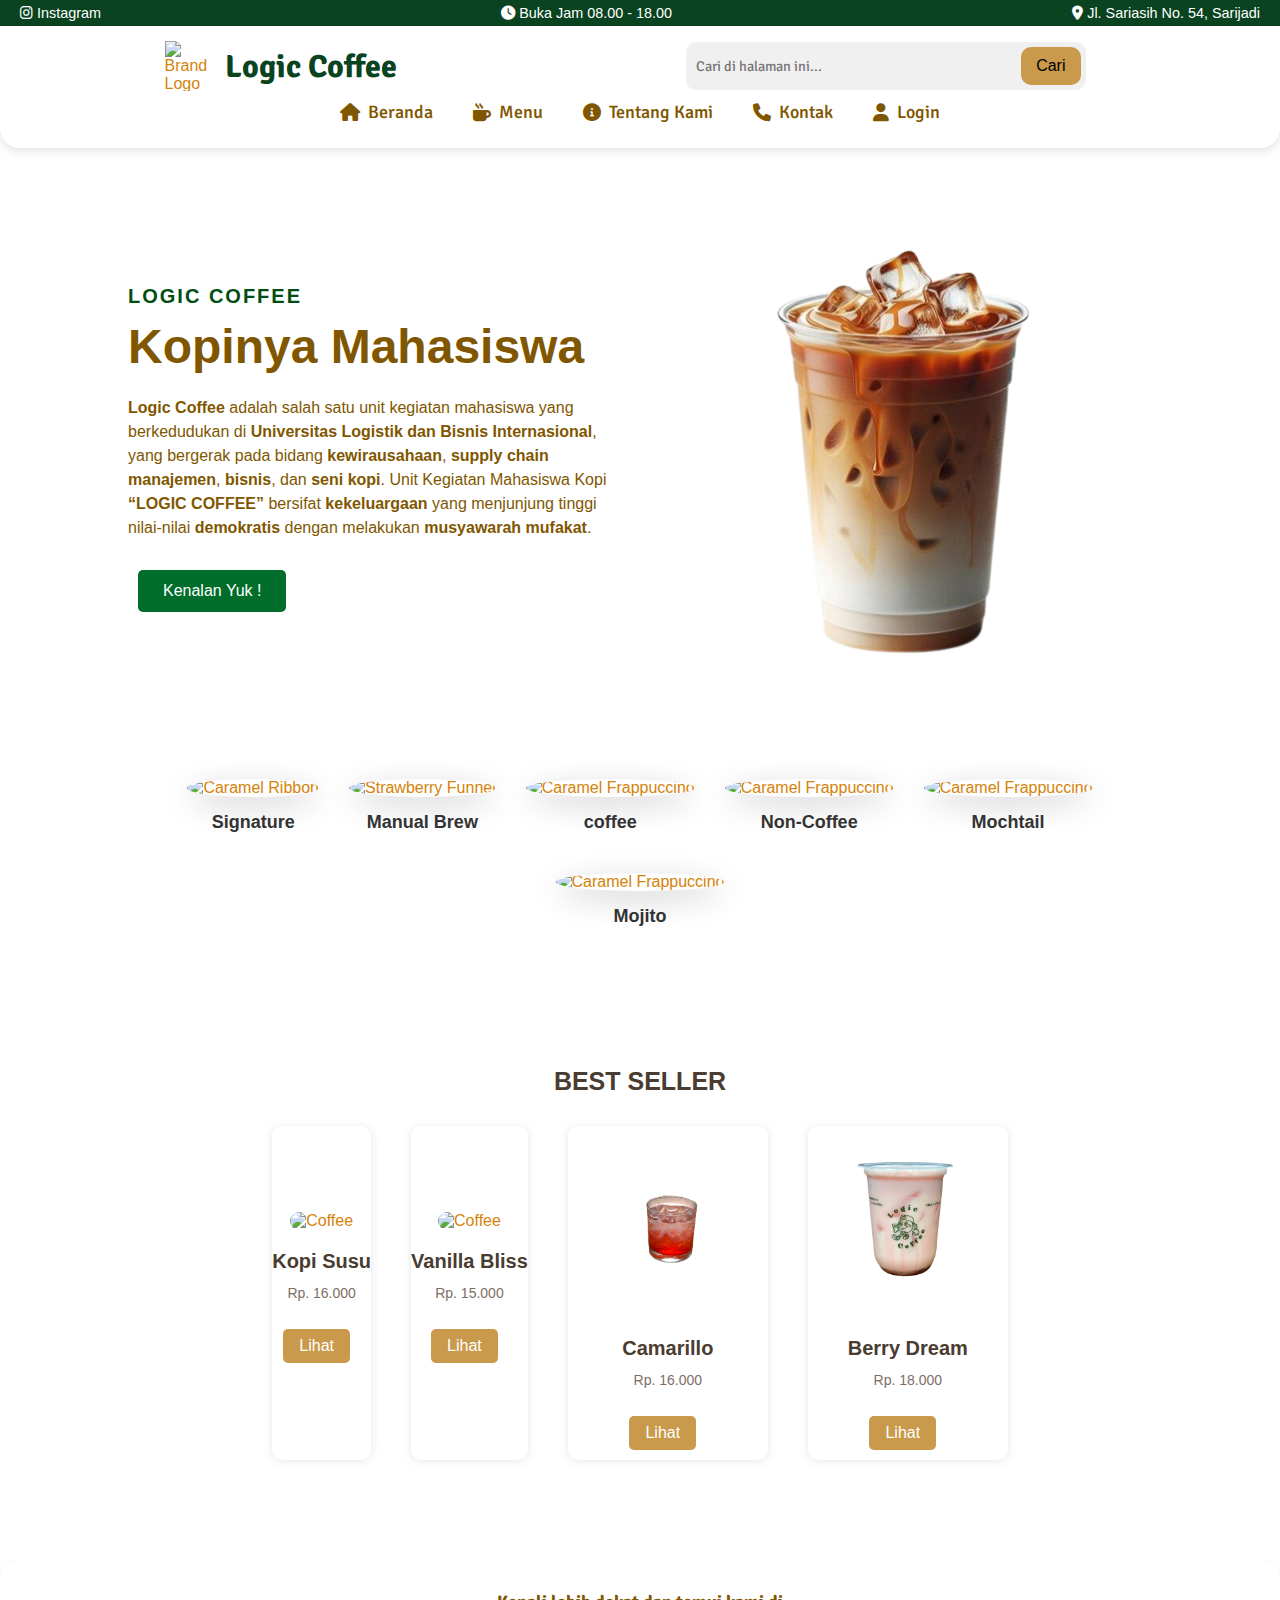
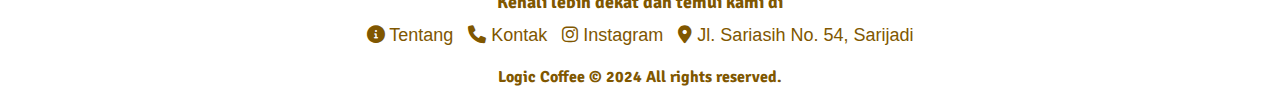
==== index.html @ 224888d3 "update" ====
<!DOCTYPE html>
<html lang="en">

<head>
  <meta charset="UTF-8">
  <meta name="viewport" content="width=device-width, initial-scale=1.0">
  <meta name="description"
    content="Logic Coffee adalah UKM di ULBI yang menyediakan coffee shop dengan beragam kopi premium dan produk terkait kopi.">
  <meta name="keywords" content="coffee shop ULBI, UKM ULBI, kopi premium, kedai kopi, aksesoris kopi, kopi mahasiswa">
  <meta name="author" content="Logic Coffee ULBI">

  <title>Logic Coffee - ULBI</title>
  <link rel="icon" href="bg/logo logic(1).png" type="image/x-icon" />
  <link rel="stylesheet" href="./css/styles.css">
  <link rel="stylesheet" href="./css/header.css">
  <link rel="stylesheet" href="./css/footer.css">
  <!-- Tambahkan AOS CSS -->
<link href="https://cdn.jsdelivr.net/npm/aos@2.3.4/dist/aos.css" rel="stylesheet">

<!-- Tambahkan AOS JS -->
<script src="https://cdn.jsdelivr.net/npm/aos@2.3.4/dist/aos.js"></script>


  <!-- google fonts-->
  <link rel="preconnect" href="https://fonts.googleapis.com" />
  <link rel="preconnect" href="https://fonts.gstatic.com" crossorigin />
  <link
    href="https://fonts.googleapis.com/css2?family=Lato:ital,wght@0,100;0,300;0,400;0,700;0,900;1,100;1,300;1,400;1,700;1,900&family=Nunito:ital,wght@0,200..1000;1,200..1000&family=Poppins:ital,wght@0,100;0,200;0,300;0,400;0,500;0,600;0,700;0,800;0,900;1,100;1,200;1,300;1,400;1,500;1,600;1,700;1,800;1,900&family=Signika:wght@300..700&display=swap"
    rel="stylesheet" />
  <link rel="stylesheet" href="https://cdnjs.cloudflare.com/ajax/libs/animate.css/4.1.1/animate.min.css" />


  <!-- fontawesome -->
  <link rel="stylesheet" href="https://cdnjs.cloudflare.com/ajax/libs/font-awesome/6.0.0-beta3/css/all.min.css" />

  <!-- Google tag (gtag.js) -->
  <script async src="https://www.googletagmanager.com/gtag/js?id=G-JPBPLBY1T1"></script>
  <script>
    window.dataLayer = window.dataLayer || [];
    function gtag() { dataLayer.push(arguments); }
    gtag('js', new Date());

    gtag('config', 'G-JPBPLBY1T1');
  </script>

  <!-- Google Search Console -->
  <meta name="google-site-verification" content="k8YaNO7rK4YG8jashU5g59XhHsmxPtxluUksro5sCEE" />

</head>

<body>
 <!-- Top Bar -->
 <div class="top-bar">
    <span class="instagram"
      ><a href="http://www.instagram.com/logic_coffeee"
        ><i class="fa-brands fa-instagram"></i> Instagram</a
      ></span
    >
    <span class="openhour"
      ><a><i class="fa-solid fa-clock"></i> Buka Jam 08.00 - 18.00</a></span
    >
    <span class="address"
      ><a href="https://g.co/kgs/3VB5ztr"
        ><i class="fa-solid fa-map-marker-alt"></i> Jl. Sariasih No. 54,
        Sarijadi</a
      ></span
    >
  </div>

  <!-- Top Bar Responsive Mode -->
  <div class="top-bar-responsive">
    <span class="address"
      ><a href="https://g.co/kgs/3VB5ztr"
        ><i class="fa-solid fa-map-marker-alt"></i> Jl. Sariasih No. 54</a
      ></span
    >
    <span class="openhour"
      ><a><i class="fa-solid fa-clock"></i> Buka Jam 08.00 - 18.00</a></span
    >
  </div>

  <!-- Main Header -->
  <header class="header">
    <div class="navbar">
      <div class="brand">
        <img
          src="./bg/logo logic(1).png"
          alt="Brand Logo"
          class="brand-logo"
        />
        <h1 class="brand-name" data-jscroot="fade-in">Logic Coffee</h1>
      </div>

      <div class="search-bar">
<input type="text" placeholder="Cari di halaman ini..." id="search-input" />
<button class="search-button" onclick="searchProducts()">Cari</button>
</div>

    
      <nav class="nav-links">
        <a href="index.html"><i class="fa fa-house"></i> Beranda</a>
        <a href="#menu"><i class="fa fa-mug-hot"></i> Menu</a>
        <a href="tentang.html"><i class="fa-solid fa-info-circle"></i> Tentang Kami</a>
        <a href="https://logiccoffee.id.biz.id/kontak/"><i class="fa-solid fa-phone"></i>Kontak</a>
        <a href="http://logiccoffee.id.biz.id/login/" class="btn-login">
            <i class="fa-solid fa-user"></i> Login
        </a>
        
      </nav>

      <!-- Profile and Cart -->
      <!-- <div class="user-cart">
        <span class="cart-icon">&#128722;<span class="cart-count">0</span></span>
        <span class="profile">Nama Pengguna &#9662;</span>
    </div> -->
    </div>
  </header>

<!-- Hero Section -->
<section class="hero">
    <div class="hero-container">
        <div class="hero-content">
          <h2 class="animate__animated animate__zoomIn">Logic Coffee</h2>
            <h1 class="animate__animated animate__zoomIn">Kopinya Mahasiswa</h1>
            <p data-jscroot="fade-in-up" class="hero-content">
              <strong>Logic Coffee</strong> adalah salah satu unit kegiatan mahasiswa yang berkedudukan di 
              <strong>Universitas Logistik dan Bisnis Internasional</strong>, yang bergerak pada bidang 
              <strong>kewirausahaan</strong>, <strong>supply chain manajemen</strong>, 
              <strong>bisnis</strong>, dan <strong>seni kopi</strong>.
              Unit Kegiatan Mahasiswa Kopi <strong>“LOGIC COFFEE”</strong> bersifat <strong>kekeluargaan</strong> yang menjunjung 
              tinggi nilai-nilai <strong>demokratis</strong> dengan melakukan <strong>musyawarah mufakat</strong>.
          </p>
          
            <div class="hero-buttons">
               
               <a href="tentang.html" class="btn-primary" data-jscroot="fade-in">Kenalan Yuk !</a>
            </div>
        </div>
        <div class="hero-image animate__animated animate__tada">
          <img src="bg/hero1.png" alt="Green Leaf" />
      </div>
      
      
      
    </div>
</section>


<section class="menu">
    <div class="menu-container">
        <!-- Product 1 -->
        <div class="menu-card">
            <img src="bg/noncaffee-removebg-preview.png" alt="Caramel Ribbon">
            <h3 class="searchable">Signature</h3>
          
     
        </div>
        <!-- Product 2 -->
        <div class="menu-card">
            <img src="bg/manual.png" alt="Strawberry Funnel">
            <h3 class="searchable">Manual Brew</h3>
         

        </div>
        <!-- Product 3 -->
        <div class="menu-card">
            <img src="bg/coffee.png" alt="Caramel Frappuccino">
            <h3 class="searchable">coffee</h3>
        
  
        </div>
        <div class="menu-card">
            <img src="bg/noncoffee.png" alt="Caramel Frappuccino">
            <h3 class="searchable">Non-Coffee</h3>
          
         
        </div>
        <div class="menu-card">
            <img src="bg/mocktail.png" alt="Caramel Frappuccino">
            <h3 class="searchable">Mochtail</h3>
          
         
        </div>
        <div class="menu-card">
            <img src="bg/mojito.png" alt="Caramel Frappuccino">
            <h3 class="searchable">Mojito</h3>
     
         
        </div>
    </div>
</section>


<section class="product-section"id="menu">
    <h1>Best Seller</h1>

    <div class="carousel-container">
        <div class="carousel-track-container">
            <div class="carousel-track">
                <!-- Product Cards -->
                <div class="product-card" data-jscroot="fade-in-up">
                    <div class="product-image">
                        <img src="bg/kopsu.png" alt="Coffee">
                    </div>
                    <div class="product-info">
                        <h2 class="searchable">Kopi Susu</h2>
                        <!-- <p>When cupping coffee the taste of coffee when it enters the mouth.</p> -->
                        <!-- <div class="product-rating">
                            <span class="rating-star">&#9733;</span>
                            <span class="rating-star">&#9733;</span>
                            <span class="rating-star">&#9733;</span>
                            <span class="rating-star">&#9733;</span>
                            <span class="rating-star">&#9734;</span>
                        </div> -->
                        <p class="product-price">Rp. 16.000</p>
                        <a href="detailproduct.html?product=kopisusu" class="read-more">Lihat</a>
                    </div>
                </div>
                <div class="product-card" data-jscroot="fade-in-up">
                    <div class="product-image">
                        <img src="bg/vanilla_bliss.png" alt="Coffee">
                    </div>
                    <div class="product-info">
                        <h2 class="searchable">vanilla Bliss</h2>
                        <!-- <p>When cupping coffee the taste of coffee when it enters the mouth.</p> -->
                        <!-- <div class="product-rating">
                            <span class="rating-star">&#9733;</span>
                            <span class="rating-star">&#9733;</span>
                            <span class="rating-star">&#9733;</span>
                            <span class="rating-star">&#9733;</span>
                            <span class="rating-star">&#9734;</span>
                        </div> -->
                        <p class="product-price">Rp. 15.000</p>
                        <a href="detailproduct.html?product=vanillabliss" class="read-more">Lihat </a>
                    </div>
                </div>
                <div class="product-card" data-jscroot="fade-in-up">
                    <div class="product-image">
                        <img src="bg/Camarillo.png" alt="Coffee">
                    </div>
                    <div class="product-info">
                        <h2 class="searchable">Camarillo</h2>
                        <!-- <p>When cupping coffee the taste of coffee when it enters the mouth.</p> -->
                        <!-- <div class="product-rating">
                            <span class="rating-star">&#9733;</span>
                            <span class="rating-star">&#9733;</span>
                            <span class="rating-star">&#9733;</span>
                            <span class="rating-star">&#9733;</span>
                            <span class="rating-star">&#9734;</span>
                        </div> -->
                        <p class="product-price">Rp. 16.000</p>
                        <a href="detailproduct.html?product=vanillabliss" class="read-more">Lihat</a>
                    </div>
                </div>
                <div class="product-card" data-jscroot="fade-in-up">
                    <div class="product-image">
                        <img src="bg/berry_dream.png" alt="Coffee">
                    </div>
                    <div class="product-info">
                        <h2 class="searchable">Berry Dream</h2>
                        <!-- <p>When cupping coffee the taste of coffee when it enters the mouth.</p> -->
                        <!-- <div class="product-rating">
                            <span class="rating-star">&#9733;</span>
                            <span class="rating-star">&#9733;</span>
                            <span class="rating-star">&#9733;</span>
                            <span class="rating-star">&#9733;</span>
                            <span class="rating-star">&#9734;</span>
                        </div> -->
                        <p class="product-price">Rp. 18.000</p>
                        <a href="#" class="read-more">Lihat </a>
                    </div>
                </div>
                <!-- <div class="product-card" data-jscroot="fade-in-up">
                    <div class="product-image">
                        <img src="bg/Fuji.png" alt="Coffee">
                    </div>
                    <div class="product-info">
                        <h2 class="searchable">Fuji sunset</h2> -->
                        <!-- <p>When cupping coffee the taste of coffee when it enters the mouth.</p>
                        <div class="product-rating">
                            <span class="rating-star">&#9733;</span>
                            <span class="rating-star">&#9733;</span>
                            <span class="rating-star">&#9733;</span>
                            <span class="rating-star">&#9733;</span>
                            <span class="rating-star">&#9734;</span>
                        </div> -->
                        <!-- <p class="product-price">Rp. 15.000</p>
                        <a href="detailproduct.html?product=vanillablissu" class="read-more">Lihat </a>
                    </div>
                </div> -->
                <!-- <div class="product-card" data-jscroot="fade-in-up">
                    <div class="product-image">
                        <img src="bg/vanilla_bliss.png" alt="Coffee">
                    </div>
                    <div class="product-info">
                        <h2 class="searchable">vanilla Bliss</h2> -->
                        <!-- <p>When cupping coffee the taste of coffee when it enters the mouth.</p>
                        <div class="product-rating">
                            <span class="rating-star">&#9733;</span>
                            <span class="rating-star">&#9733;</span>
                            <span class="rating-star">&#9733;</span>
                            <span class="rating-star">&#9733;</span>
                            <span class="rating-star">&#9734;</span>
                        </div> -->
                        <!-- <p class="product-price">Rp. 15.000</p>
                        <a href="detailproduct.html?product=vanillablissu" class="read-more">Lihat </a>
                    </div>
                </div> -->
                <!-- Add more product cards here -->
            </div>
        </div>

        <!-- Add Previous and Next Buttons -->
        <!-- <button class="carousel-btn prev-btn">❮</button> 
        <button class="carousel-btn next-btn">❯</button> -->
    </div>
</section>


  
<!-- Testimonials Section -->
<!-- <section class="testimonials">
<h2>Apa Kata Pelanggan Kami?</h2>
<div class="testimonial-container">
    <div class="testimonial-card">
        <blockquote>
            "Kopi terbaik di kota ini! Sangat direkomendasikan!"
        </blockquote>
        <cite>- Rizki S.</cite>
    </div>
    <div class="testimonial-card">
        <blockquote>
            "Suasana sempurna untuk belajar atau sekadar bersantai."
        </blockquote>
        <cite>- Amanda L.</cite>
    </div>
    <div class="testimonial-card">
        <blockquote>
            "Kopi mereka selalu segar dan sangat lezat!"
        </blockquote>
        <cite>- Dika H.</cite>
    </div>
    
</div>
</section>


<! Add more testimonials as needed -->
</section>

<!-- Newsletter Section -->
<!-- Newsletter Section -->
<!-- <section class="newsletter">
<h2>Subscribe to Our Newsletter</h2>
<p>Stay updated with our latest offers and news. Enter your email below:</p>
<form action="#">
    <input type="email" placeholder="Your email address" required />
    <button type="submit">Subscribe</button>
</form>
</section> -->



<footer class="site-footer" id="kontak">
<div class="footer-content">
  <p class="footer-intro">Kenali lebih dekat dan temui kami di</p>
  <div class="footer-links">
      <span class="about searchable">
          <a href="">
              <i class="fa-solid fa-info-circle"></i> Tentang
          </a>
      </span>
      <span class="contact searchable">
          <a href="https://logiccoffee.id.biz.id/kontak/">
              <i class="fa-solid fa-phone"></i> Kontak
          </a>
      </span>
      <span class="instagram searchable">
          <a href="http://www.instagram.com/logic_coffeee">
              <i class="fa-brands fa-instagram"></i> Instagram
          </a>
      </span>
      <span class="address searchable">
          <a href="https://g.co/kgs/3VB5ztr">
              <i class="fa-solid fa-map-marker-alt"></i> Jl. Sariasih No. 54, Sarijadi
          </a>
      </span>
  </div>
  <p>Logic Coffee &copy; 2024 All rights reserved.</p>
</div>
</footer>


 


<script type="module" src="script.js"></script>
<!-- <script src="script.js"></script> -->
  
<!-- Google tag (gtag.js) -->
<script async src="https://www.googletagmanager.com/gtag/js?id=G-JPBPLBY1T1"></script>
<script>
window.dataLayer = window.dataLayer || [];
function gtag(){dataLayer.push(arguments);}
gtag('js', new Date());

gtag('config', 'G-JPBPLBY1T1');

function searchProducts() {
    // Ambil nilai pencarian dari input
    const query = document.getElementById('search-input').value.toLowerCase();

    // Ambil semua elemen yang memiliki class "searchable"
    const items = document.querySelectorAll('.searchable');

    // Hapus highlight sebelumnya
    items.forEach(item => {
        item.classList.remove('highlight');
    });

    // Variabel untuk menentukan apakah ada hasil pencarian
    let found = false;

    // Loop untuk mengecek setiap item
    items.forEach(item => {
        const text = item.textContent.toLowerCase(); // Ambil teks dari elemen
        if (text.includes(query)) {
            item.classList.add('highlight'); // Tambahkan highlight
            found = true;

            // Scroll ke elemen yang ditemukan
            item.scrollIntoView({ behavior: "smooth", block: "center" });
        }
    });

    // Jika tidak ditemukan, beri tahu pengguna
    if (!found) {
        alert("Produk tidak ditemukan!");
    }
}

// Tambahkan event listener untuk tombol Enter
document.getElementById('search-input').addEventListener('keypress', function(event) {
    if (event.key === 'Enter') {
        searchProducts(); // Panggil fungsi searchProducts saat Enter ditekan
    }
});

  

</script>

</body>
</html>
---- css/styles.css ----
/* Reset default styles */
* {
    margin: 0;
    padding: 0;
    
}

body {
    font-family: Arial, sans-serif;
    color: #d48309;
    background-color: #ffffff;
    box-sizing: border-box;
    
}

/* Hero Section */
.hero {
    
    display: flex;
    align-items: center;
    justify-content: center;
    padding: 50px 10%;
    background-color: #ffffff17;
    position: relative;
}

.hero-container {
    display: flex;
    align-items: center;
    justify-content: space-between;
    gap: 30px;
    max-width: 1200px;
    width: 100%;
    position: relative;
}

.hero-content {
    flex: 1;
    color: #805700;
    position: relative;
}

.hero-content h2 {
    font-size: 20px;
    color: #004e12;
    text-transform: uppercase;
    letter-spacing: 2px;
    margin-bottom: 10px;
    position: relative;
}

.hero-content h1 {
    position: relative;
    font-size: 48px;
    line-height: 1.2;
    margin-bottom: 20px;
}

.hero-content p {
    position: relative;
    font-size: 16px;
    margin-bottom: 30px;
    line-height: 1.5; /* Atur jarak antar baris */
}

.hero-buttons a {
    position: relative;
    display: inline-block;
    text-decoration: none;
    color: #ffffff;
    padding: 12px 25px;
    margin: 0 10px;
    border-radius: 5px;
    transition: background 0.3s ease;
}

.btn-primary {
    position: relative;
    background-color: #006e2a;
}

.btn-primary:hover {
    position: relative;
    background-color: #00401a;
}

.btn-secondary {
    position: relative;
    background-color: transparent;
    border: 2px solid #004d1e;
}

.btn-secondary:hover {
    position: relative;
    background-color: #2fa45b;
}

/* Hero Image */
.hero-image {
    position: relative;
    flex: 1;
    text-align: right;
}

.hero-image img {
    position: relative;
    max-width: 100%;
    height: auto;
    border-radius: 9px;
}
.hero-image:hover {
    position: relative;
   animation-duration: 2s; /* Goyangan berlangsung 2 detik */
        animation-iteration-count: infinite; /* Animasi berjalan terus-menerus */
}

/* Menu Section */

.menu {
    position: relative;
    padding: 30px 10%;
    text-align: center;
    background-color: #ffffff;
}

.menu h2 {
    position: relative;
    font-size: 32px;
    margin-bottom: 30px;
    color: #4f3b3b;
}

.menu-container {
    display: flex;
    justify-content: center;
    gap: 30px;
    flex-wrap: wrap;
}

.menu-card img {
    width: 100px;
    height: 100px;
    border-radius: 50%; /* Tetap bulat */
    background-color: #fefefe;
    box-shadow: 0 8px 30px rgba(0, 0, 0, 0.2);
    margin-bottom: 15px;
    transition: transform 0.3s, box-shadow 0.3s;
    object-fit: cover; /* Pastikan gambar tidak gepeng */
}


.menu-card:hover img {
    transform: translateY(-10px) scale(1.1);
    box-shadow: 0 15px 30px rgba(0, 0, 0, 0.3);
}

.menu-card h3 {
    font-size: 18px;
    margin-bottom: 10px;
    color: #333;
}

.menu-card .rating {
    font-size: 16px;
    margin-bottom: 10px;
    color: #ffcc00;
}

.menu-card p {
    font-size: 16px;
    color: #2fa45b;
    font-weight: bold;
}

/* Product Section */
.product-section {
    position: relative;
    background-color: #ffffff;
    padding: 100px 20px;
    text-align: center;
    border-radius: 1px;


flex-wrap: wrap; /* Pastikan elemen tidak keluar jika layar kecil */


}

/* Product Section Title */
.product-section h1 {
    position: relative;
    font-size: 25px;
    font-weight: bold;
    margin-bottom: 30px;
    color: #4a3c31;
    text-transform: uppercase;
    text-align: center;
}

/* Category Tabs Styling */
.category-tabs {
    position: relative;
    margin-bottom: 30px;
}

.category-tabs .tab {
    background-color: #a9825c;
    color: white;
    border: none;
    padding: 10px 25px;
    margin: 0 10px;
    border-radius: 50px;
    cursor: pointer;
    font-size: 14px;
    font-weight: bold;
    text-transform: uppercase;
    transition: background-color 0.3s ease;
}

.category-tabs .tab:hover {
    background-color: #805700;
}

/* Carousel Styling */
.carousel-container {
    display: flex; /* Mengaktifkan Flexbox */
    justify-content: center; /* Pusatkan elemen secara horizontal */
    align-items: center; /* (Opsional) Pusatkan secara vertikal jika perlu */
    max-width: 100%; /* Gunakan lebar penuh */
    /* margin: 20px auto; Pusatkan container pada halaman */
    gap: 20px; /* Jarak antar elemen */
    text-align: center;
}



.carousel-track-container {
    display: flex; /* Mengaktifkan Flexbox */
    justify-content: center; /* Pusatkan elemen di dalam track */
    align-items: center; /* Pusatkan secara vertikal */
    overflow: visible; /* Hindari potongan bayangan */
    width: 100%; /* Pastikan lebar penuh */
    max-width: 1200px; /* Lebar maksimum */
    text-align: center; /* Pusatkan teks */
}

.carousel-track {
    display: flex; /* Gunakan Flexbox */
    justify-content: center; /* Pusatkan cards di dalam track */
    gap: 40px; /* Tambahkan jarak antar cards */
    flex-wrap: nowrap; /* Hindari wrapping elemen */
    width: fit-content; /* Gunakan ukuran sesuai konten */
}


.carousel-item {
    flex: 0 0 20%; /* Default 5 items per row */
    margin: 0 10px;
    text-align: center;
    box-sizing: border-box;
}

.carousel-item img {
    width: 100%;
    border-radius: 10px;
    transition: transform 0.3s ease;
    text-align: center;
}

.carousel-item img:hover {
    transform: scale(1.05);
}
.product-card {
    display: flex; /* Flexbox untuk isi card */
    flex-direction: column; /* Tata isi secara vertikal */
    align-items: center; /* Pusatkan konten di tengah */
    justify-content: center; /* Pusatkan secara vertikal */
    flex: 0 0 auto; /* Gunakan ukuran default */
    max-width: 200px; /* Batasi ukuran maksimal card */
    text-align: center; /* Pusatkan teks di dalam card */
    background-color: white; /* (Opsional) Tambahkan background */
    border-radius: 10px;
    box-shadow: 0 1px 10px rgba(0, 0, 0, 0.1);
    transition: transform 0.3s ease;
}

.product-card:hover {
    background-color: white; /* Latar belakang putih saat di-hover */
    box-shadow: 0 4px 15px rgba(0, 0, 0, 0.2); /* Bayangan saat di-hover */
    transform: translateY(-5px); /* Efek angkat saat di-hover */
}
.product-image img {
    width: 70%;
    height: auto;
    object-fit: cover;
    border-radius: 10px;
    margin-bottom: 10px;
    transition: transform 0.3s ease;
}
.product-image img:hover {
    transform: scale(1.05);
}

.product-info h2 {
    font-size: 20px;
    font-weight: bold;
    color: #4a3c31;
    margin: 10px 0;
    text-transform: capitalize;
}

.product-info p {
    font-size: 14px;
    color: #7d6e64;
    margin-bottom: 15px;
    line-height: 1.5;
    text-align: center;
}

.read-more {
    display: inline-block;
    margin-top: 10px; /* Jarak vertikal dengan elemen atas */
    margin-bottom: 10px; /* Jarak vertikal dengan elemen bawah */
    margin-right: 10px; /* Jarak kanan agar tidak terlalu menempel */
    padding: 8px 16px;
    background-color: #c9994c; /* Warna tombol */
    color: white;
    text-decoration: none;
    border-radius: 5px;
    text-align: center;
}



.read-more:hover {
    background-color: #a57b32;
    color: white;
}

.carousel-btn {
    position: absolute;
    top: 50%;
    transform: translateY(-50%);
    background: #4a3c31;
    color: #fff;
    border: none;
    padding: 10px;
    cursor: pointer;
    z-index: 10;
    border-radius: 50%;
}

.prev-btn {
    left: 10px;
}

.next-btn {
    right: 10px;
}

.carousel-btn:hover {
    background: #a9825c;
}


/* Responsive Design */

/* Tablet (max-width: 768px) */
@media (max-width: 768px) {
        .product-card {
        flex: 0 0 33.33%; /* Default: 5 produk per baris */
        box-sizing: border-box;
        text-align: center;
        border: 0px solid white;
        border-radius: 1px;
        background-color: transparent; /* Tidak ada latar belakang saat tidak di-hover */
        box-shadow: 0 2px 10px rgba(0, 0, 0, 0.1);
        transition: transform 0.3s ease;
        max-width: 1200px;
    }
        .hero-image {
            flex: 1;
            text-align: right;
        }
        .hero-image img {
            max-width: 100%;
            height: auto;
            border-radius: 9px;
        }
        .hero-content {
            flex: 1;
            color: #805700;
        }
        
        .hero-content h2 {
            font-size: 10px;
            color: #004e12;
            text-transform: uppercase;
            letter-spacing: 2px;
            margin-bottom: 10px;
        }
        
        .hero-content h1 {
            font-size: 30px;
            line-height: 1.2;
            margin-bottom: 20px;
        }
        
        .hero-content p {
            font-size: 10px;
            margin-bottom: 30px;
            line-height: 1.5;
        }
        .hero-buttons a {
            display: inline-block;
            text-decoration: none;
            color: #ffffff;
            padding: 6px 12px;
            margin: 0 5px;
            border-radius: 5px;
            transition: background 0.3s ease;
        }
        
        .btn-primary {
            background-color: #006e2a;
        }
        
        .btn-primary:hover {
            background-color: #00401a;
        }
        
        .btn-secondary {
            background-color: transparent;
            border: 2px solid #004d1e;
        }
        
        .btn-secondary:hover {
            background-color: #2fa45b;
        }
        .carousel-container {
            position: relative;
            max-width: 1200px;
           /* overflow: visible; / */
        
            margin: 20px auto;
            gap: 20px; 
            overflow: visible; /* Agar bayangan tidak terpotong */
            max-width: 1200px;
        }
        
        
        .carousel-track-container {
            /* overflow: hidden; */
            width: 100%;
            overflow: visible; /* Agar bayangan tidak terpotong */
            max-width: 1px;
        }
        
        
        .carousel-track {
            display: flex;
            transition: transform 0.3s ease-in-out;
            width: fit-content;
            display: flex;
            gap: 20px; /* Jarak antar product-card */
            /* Properti lainnya untuk carousel, jika ada */
            grid-template-columns: repeat(auto-fit, minmax(200px, 1fr)); 
            max-width: 1200px;
        }
        
        .carousel-item {
            flex: 0 0 0%; /* Default 5 items per row */
            margin: 0 10px;
            text-align: center;
            box-sizing: border-box;
            max-width: 1200px;
        }
        
        .carousel-item img {
            width: 100%;
            border-radius: 10px;
            transition: transform 0.3s ease;
        }
        
        .carousel-item img:hover {
            transform: scale(1.05);
        }
        .product-card {
            flex: 0 0 9%;
            box-sizing: border-box;
            text-align: center;
            border: 1px solid white;
            border-radius: 10px;
            background-color: transparent;
            box-shadow: 0 1px 10px rgba(0, 0, 0, 0.1);
            transition: transform 0.3s ease;
            max-width: 100px;
        }
        .product-card:hover {
            background-color: white; /* Latar belakang putih saat di-hover */
            box-shadow: 0 4px 15px rgba(0, 0, 0, 0.2); /* Bayangan saat di-hover */
            transform: translateY(-5px); /* Efek angkat saat di-hover */
        }
        .product-image img {
            width: 70%;
            height: auto;
            object-fit: cover;
            border-radius: 10px;
            margin-bottom: 10px;
            transition: transform 0.3s ease;
        }
        .product-image img:hover {
            transform: scale(1.05);
        }
        
        .product-info h2 {
            font-size: 10px;
            font-weight: bold;
            color: #4a3c31;
            margin: 10px 0;
            text-transform: capitalize;
        }
        
        .product-info p {
            font-size: 9px;
            color: #7d6e64;
            margin-bottom: 15px;
            line-height: 1.5;
            text-align: center;
        }
        
        .read-more {
            display: inline-block;
            margin-top: 10px; /* Jarak vertikal dengan elemen atas */
            margin-bottom: 5px; /* Jarak vertikal dengan elemen bawah */
            margin-right:5px; /* Jarak kanan agar tidak terlalu menempel */
            padding: 8px 16px;
            background-color: #c9994c; /* Warna tombol */
            color: white;
            text-decoration: none;
            border-radius: 5px;
            text-align: center;
        }
        
        
        
        .read-more:hover {
            background-color: #a57b32;
            color: white;
        }
        
        .carousel-btn {
            position: absolute;
            top: 50%;
            transform: translateY(-50%);
            background: #4a3c31;
            color: #fff;
            border: none;
            padding: 10px;
            cursor: pointer;
            z-index: 10;
            border-radius: 50%;
        }
        
        .prev-btn {
            left: 10px;
        }
        
        .next-btn {
            right: 10px;
        }
        
        .carousel-btn:hover {
            background: #a9825c;
        }

        .menu {
            position: relative;
            padding: 15px 5%;
            text-align: center;
            background-color: #ffffff;
        }
        
        .menu h2 {
            position: relative;
            font-size: 16px;
            margin-bottom: 15px;
            color: #4f3b3b;
        }
        
        .menu-container {
            display: flex;
            justify-content: center;
            gap: 20px;
            flex-wrap: wrap;
        }
        
        .menu-card img {
            width: 70px;
            height: 70px;
            border-radius: 50%; /* Tetap bulat */
            background-color: #fefefe;
            box-shadow: 0 8px 20px rgba(0, 0, 0, 0.2);
            margin-bottom: 15px;
            transition: transform 0.3s, box-shadow 0.3s;
            object-fit: cover; /* Pastikan gambar tidak gepeng */
        }
        
        
        .menu-card:hover img {
            transform: translateY(-10px) scale(1.1);
            box-shadow: 0 15px 30px rgba(0, 0, 0, 0.3);
        }
        
        .menu-card h3 {
            font-size: 9px;
            margin-bottom: 5px;
            color: #333;
        }
        
        .menu-card .rating {
            font-size: 16px;
            margin-bottom: 10px;
            color: #ffcc00;
        }
        
        .menu-card p {
            font-size: 8px;
            color: #2fa45b;
            font-weight: bold;
        }

        
    
}
---- css/header.css ----
* {
    margin: 0;
    padding: 0;
    box-sizing: border-box;
    font-family: Arial, sans-serif;
}


.top-bar-responsive {
display: none;

}

/* Top Bar Styling */
.top-bar {
    background-color: #09431f;
    color: #ffffff;
    padding: 5px 10px;
    font-size: 0.9em;
    display: flex;
    justify-content: space-between;
    flex-wrap: wrap;
}

.top-bar span {
    margin: 0 10px;
}

.top-bar a {
    color: #ffffff;
    text-decoration: none;
}

.top-bar a:hover{
    color: #c9994c;
}

.address {
    margin-left: auto;
}

/* Main Header Styling */
.header {
    font-family: "Signika", Arial, sans-serif;
    background-color: #ffffff;
    padding: 15px 20px;
    border-bottom-left-radius: 20px;
    border-bottom-right-radius: 20px;
    box-shadow: 0px 4px 10px rgba(0, 0, 0, 0.1);
}

.navbar {
    display: flex;
    align-items: center;
    justify-content: space-around;
    flex-wrap: wrap;
}
.nav-links a {
    display: flex;
    align-items: center;  /* Vertically align icon and text */
    text-decoration: none;  /* Remove default underline */
    color: inherit;  /* Inherit color from parent */
    padding: 10px;
}

.nav-links a i {
    margin-right: 8px;  /* Add gap between icon and text */
}


/* Logo and Brand Name */
.brand-logo {
    width: 50px;
    height: 50px;
}

.brand-name {
    font-weight: bold;
    color: #09431f;
    font-family: "Signika", sans-serif;
}

/* Logo and Brand Name Wrapper */
.brand {
    display: flex;
    align-items: center;
    gap: 10px;
}

/* Navigation Links */
.nav-links {
    display: flex;
    gap: 20px;
    font-family: "Signika", sans-serif;
    flex-wrap: wrap;
}

.nav-links a {
    text-decoration: none;
    color: #805700;
    font-weight: 500;
    font-size: large;
    font-family: "Signika", Arial, sans-serif;
    position: relative;
}

.nav-links a:hover {
    color: #09431f;
}

.nav-links a::after {
    content: "";
    position: absolute;
    bottom: -5px;
    left: 50%;
    width: 0;
    height: 2px;
    background-color: #0e6b37;
    transition: all 0.3s ease;
    border-radius: 5px;
}

.nav-links a:hover::after {
    width: 100%;
    left: 0;
}

/* Search Bar */
.search-bar {
    display: flex;
    align-items: center;
    background-color: #f0f0f0;
    border-radius: 10px;
    padding: 5px;
    width: 400px;
    max-width: 100%;
    margin-right: 30px;
    transition: box-shadow 0.3s ease;
}

.search-bar:hover {
    box-shadow: 0px 0px 10px rgba(0, 0, 0, 0.2);
}

.search-bar input {
    font-family: "Signika", Arial, sans-serif;
    border: none;
    background: transparent;
    outline: none;
    width: 100%;
    padding-left: 5px;
    font-size: 0.9em;
}

.search-bar input:focus {
    outline: none;
}

.search-button {
    background-color: #c9994c;
    border: none;
    padding: 10px 15px;
    border-radius: 10px;
    cursor: pointer;
    font-size: 1em;
    height: 100%;
    display: flex;
    align-items: center;
    transition: background-color 0.3s ease;
}

.search-button:hover {
    background-color: #b58941;
}

/* User and Cart Section */
.user-cart {
    display: flex;
    align-items: center;
    gap: 15px;
}

.cart-icon {
    position: relative;
    font-size: 1.2em;
}

.cart-count {
    position: absolute;
    top: -5px;
    right: -10px;
    background: red;
    color: #ffffff;
    border-radius: 50%;
    padding: 2px 5px;
    font-size: 0.7em;
}

.profile {
    cursor: pointer;
}

/* Responsive Styling */
@media (max-width: 768px) {
    /* Stack top bar items */
    .top-bar {
        display: none;
    }

    /* Top Bar Styling */
.top-bar-responsive {
    background-color: #09431f;
    color: #ffffff;
    padding: 5px 10px;
    font-size: 0.9em;
    display: flex;
    justify-content: space-between;
    flex-wrap: wrap;
}

.top-bar-responsive span {
    margin: 0 10px;
}

.top-bar-responsive a {
    color: #ffffff;
    text-decoration: none;
}

.top-bar-responsive a:hover{
    color: #c9994c;
}

    /* Adjust navbar layout */
    .navbar {
        flex-direction: column;
        align-items: flex-start;
        gap: 15px;
    }

    /* Center align brand logo and name */
    .brand {
        justify-content: center;
        width: 100%;
    }

    /* Stack nav links */
    .nav-links {
        justify-content: center;
        width: 100%;
        gap: 15px;
    }

    /* Resize search bar */
    .search-bar {
        width: 100%;
        margin-right: 0;
    }

    /* Align user and cart section to center */
    .user-cart {
        justify-content: center;
        width: 100%;
        gap: 10px;
    }

}

@media (max-width: 480px) {
    /* Further adjustments for very small screens */
    .brand-name {
        font-size: 1.2em;
    }

    .nav-links a {
        font-size: medium;
    }

    .search-button {
        padding: 10px;
        font-size: 16px;
    }
}
---- css/footer.css ----
.site-footer {
    padding: 20px 0;
    font-size: 16px;
    color: #805700;
    background-color: #ffffff;
    border-top-left-radius: 20px;
    border-top-right-radius: 20px;
    box-shadow: 0px 4px 10px rgba(0, 0, 0, 0.1);
    text-align: center;
}

.footer-content {
    max-width: 800px;
    margin: 0 auto;
    display: flex;
    flex-direction: column;
    align-items: center;
    gap: 10px;
}

.footer-logo {
    display: flex;
    justify-content: center;
    align-items: center;
    margin-bottom: 10px;
}

.footer-intro {
    font-size: 18px;
    color: #805700;
    font-weight: 500; /* Changed to medium weight */
    margin: 5px 0;
    font-family: Arial, sans-serif;
}

.footer-links {
    display: flex;
    gap: 15px;
    font-size: 16px;
    color: #805700;
    justify-content: center; /* Ensures center alignment on large and small screens */
}

.footer-links span {
    display: flex;
    align-items: center;
    gap: 5px;
}

.footer-links i {
    font-size: 18px; /* Larger icon size */
    transition: transform 0.3s ease; /* Added hover effect */
}

.footer-links i:hover {
    transform: scale(1.1); /* Enlarges icon slightly on hover */
}

.footer-content p {
    font-weight: bold;
    margin: 0;
    line-height: 1.4;
    margin-top: 10px;
    font-family: "Signika", Arial, sans-serif;
}

.footer-content a {
    text-decoration: none;
    color: #805700;
    font-weight: 500;
    position: relative;
    font-size: 18px;
}

.footer-content a:hover {
    color: #0e6b37;
}

.footer-content a::after {
    content: "";
    position: absolute;
    bottom: -5px;
    left: 50%;
    width: 0;
    height: 2px;
    background-color: #0e6b37;
    transition: all 0.3s ease;
    border-radius: 5px;
}

.footer-content a:hover::after {
    width: 100%;
    left: 0;
}

@media (max-width: 768px) {
    .product-section {
        padding: 50px 20px;
    }
}
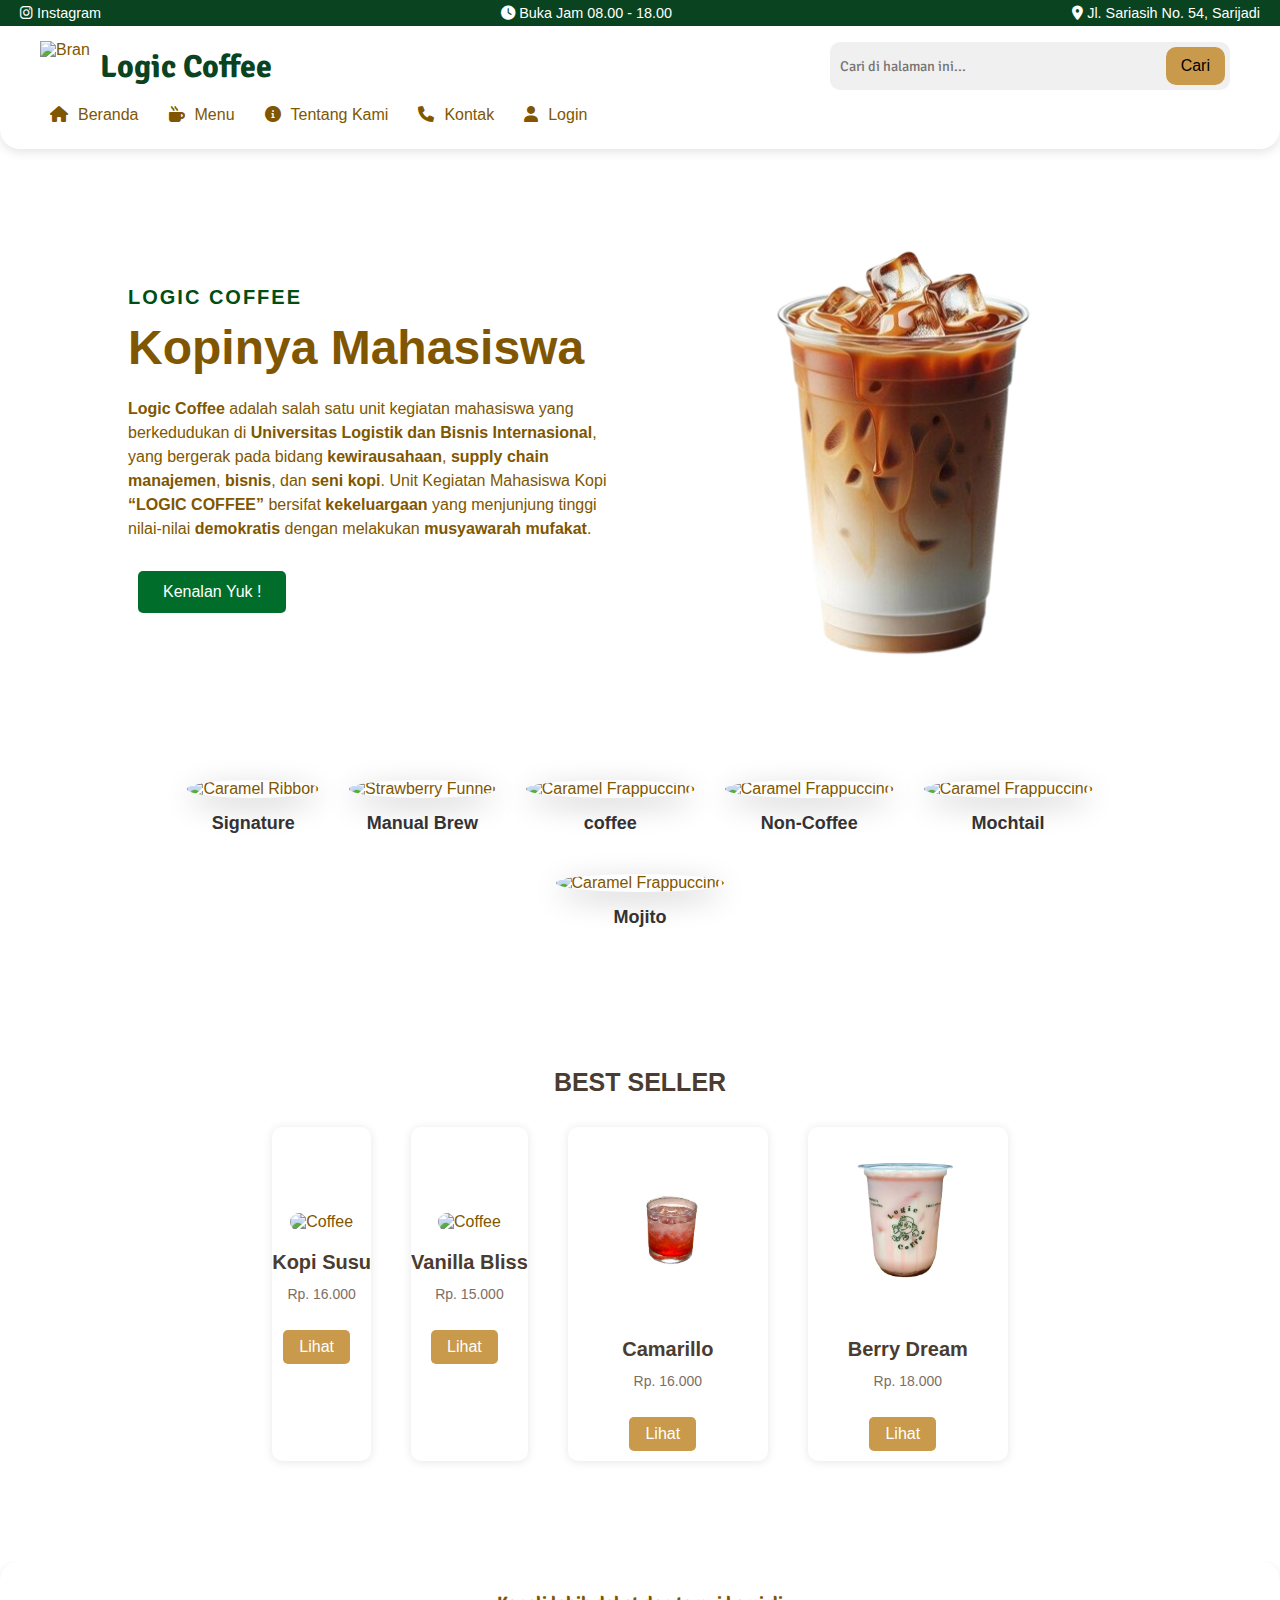
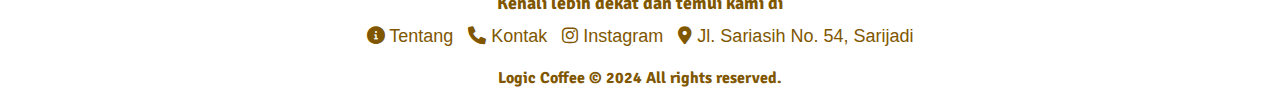
==== commit e20d057a: "up" ====
--- a/index.html
+++ b/index.html
@@ -97,16 +97,20 @@
 </div>
 
     
-      <nav class="nav-links">
-        <a href="index.html"><i class="fa fa-house"></i> Beranda</a>
-        <a href="#menu"><i class="fa fa-mug-hot"></i> Menu</a>
-        <a href="tentang.html"><i class="fa-solid fa-info-circle"></i> Tentang Kami</a>
-        <a href="https://logiccoffee.id.biz.id/kontak/"><i class="fa-solid fa-phone"></i>Kontak</a>
-        <a href="http://logiccoffee.id.biz.id/login/" class="btn-login">
-            <i class="fa-solid fa-user"></i> Login
-        </a>
-        
-      </nav>
+<div class="hamburger" onclick="toggleMenu()" style="display: none;">☰</div>
+
+<nav class="nav-links">
+    <a href="index.html"><i class="fa fa-house"></i> Beranda</a>
+    <a href="#menu"><i class="fa fa-mug-hot"></i> Menu</a>
+    <a href="tentang.html"><i class="fa-solid fa-info-circle"></i> Tentang Kami</a>
+    <a href="https://logiccoffee.id.biz.id/kontak/"><i class="fa-solid fa-phone"></i>Kontak</a>
+    <a href="http://logiccoffee.id.biz.id/login/" class="btn-login">
+        <i class="fa-solid fa-user"></i> Login
+    </a>
+    
+  </nav>
+
+
 
       <!-- Profile and Cart -->
       <!-- <div class="user-cart">
@@ -446,7 +450,26 @@
     }
 });
 
-  
+
+    // Ambil elemen hamburger dan nav-links
+
+        // Ambil elemen hamburger dan nav-links
+        function toggleMenu() {
+            const navLinks = document.querySelector('.nav-links');
+            const searchBar = document.querySelector('.search-bar');
+      
+            navLinks.classList.toggle('active');
+      
+            if (window.innerWidth <= 768) {
+              const searchBarInNav = navLinks.querySelector('.search-bar');
+              if (!searchBarInNav) {
+                navLinks.prepend(searchBar); // Pindahkan search bar ke dalam menu pop-up
+              }
+            }
+          }
+ 
+    
+
 
 </script>
 
--- a/css/styles.css
+++ b/css/styles.css
@@ -7,7 +7,7 @@
 
 body {
     font-family: Arial, sans-serif;
-    color: #d48309;
+    color: #805700;
     background-color: #ffffff;
     box-sizing: border-box;
     
@@ -632,6 +632,4 @@
 
         
     
-}
-
-
+}--- a/css/header.css
+++ b/css/header.css
@@ -7,7 +7,7 @@
 
 
 .top-bar-responsive {
-display: none;
+    display: none;
 
 }
 
@@ -31,7 +31,7 @@
     text-decoration: none;
 }
 
-.top-bar a:hover{
+.top-bar a:hover {
     color: #c9994c;
 }
 
@@ -49,35 +49,45 @@
     box-shadow: 0px 4px 10px rgba(0, 0, 0, 0.1);
 }
 
+.header .dropdown {
+    display: flex;
+    align-items: center;
+    /* Rata tengah dengan elemen lain */
+    margin-left: auto;
+    /* Dorong ke kanan */
+}
+
+.header .hamburger {
+    display: flex;
+    align-items: center;
+    /* Untuk ikon hamburger */
+    margin-left: 10px;
+    /* Spasi antara dropdown dan hamburger */
+}
+
 .navbar {
     display: flex;
     align-items: center;
-    justify-content: space-around;
+    justify-content: space-between;
     flex-wrap: wrap;
-}
-.nav-links a {
-    display: flex;
-    align-items: center;  /* Vertically align icon and text */
-    text-decoration: none;  /* Remove default underline */
-    color: inherit;  /* Inherit color from parent */
-    padding: 10px;
-}
-
-.nav-links a i {
-    margin-right: 8px;  /* Add gap between icon and text */
-}
-
+    gap: 5px;
+    width: 100%;
+    position: relative !important;
+    padding: 0 20px;
+}
 
 /* Logo and Brand Name */
 .brand-logo {
     width: 50px;
     height: 50px;
+    align-items: center !important;
 }
 
 .brand-name {
     font-weight: bold;
     color: #09431f;
     font-family: "Signika", sans-serif;
+    font-size: 2em;
 }
 
 /* Logo and Brand Name Wrapper */
@@ -85,24 +95,28 @@
     display: flex;
     align-items: center;
     gap: 10px;
+    white-space: nowrap;
+    /* Mencegah teks Logic Coffee terpisah */
+    flex-shrink: 0;
 }
 
 /* Navigation Links */
 .nav-links {
     display: flex;
-    gap: 20px;
+    gap: 10px;
     font-family: "Signika", sans-serif;
     flex-wrap: wrap;
 }
 
 .nav-links a {
-    text-decoration: none;
-    color: #805700;
-    font-weight: 500;
-    font-size: large;
-    font-family: "Signika", Arial, sans-serif;
-    position: relative;
-}
+    display: flex;
+    align-items: left;  /* Vertically align icon and text */
+    text-decoration: none;  /* Remove default underline */
+    color: inherit;  /* Inherit color from parent */
+    padding: 10px;
+    gap: 10px;
+}
+
 
 .nav-links a:hover {
     color: #09431f;
@@ -134,8 +148,9 @@
     padding: 5px;
     width: 400px;
     max-width: 100%;
-    margin-right: 30px;
+    margin-right: 10px;
     transition: box-shadow 0.3s ease;
+    margin-left: 10px;
 }
 
 .search-bar:hover {
@@ -170,7 +185,7 @@
 }
 
 .search-button:hover {
-    background-color: #b58941;
+    background-color: #a57b32;
 }
 
 /* User and Cart Section */
@@ -200,61 +215,195 @@
     cursor: pointer;
 }
 
+/* Dropdown Style */
+.dropdown {
+    position: relative;
+    margin-left: auto;
+    /* Agar dropdown berada di sisi kanan */
+}
+
+.dropdown a {
+    display: flex;
+    align-items: center;
+    justify-content: space-between;
+    text-decoration: none;
+    color: #805700;
+    text-decoration: none;
+    font-weight: 500;
+    font-size: large;
+    padding: 8px 12px;
+    border-radius: 4px;
+    width: 150px;
+    /* Panjang tetap untuk Pengguna */
+    text-align: center;
+    /* Teks berada di tengah */
+    font-family: "Signika", Arial, sans-serif;
+}
+
+.dropdown a:hover {
+    color: #09431f;
+}
+
+.dropdown-menu {
+    display: none;
+    position: absolute;
+    top: 100%;
+    right: 0;
+    color: #805700;
+    background-color: #fff;
+    border-radius: 8px;
+    box-shadow: 0 4px 6px rgba(0, 0, 0, 0.1);
+    width: 150px;
+    /* Panjang menu sama dengan "Pengguna" */
+    padding: 0;
+    /* Hilangkan padding untuk konsistensi */
+    z-index: 1000;
+}
+
+.dropdown-menu a {
+    display: flex;
+    align-items: center;
+    justify-content: flex-start;
+    gap: 5px;
+    /* Jarak antara ikon dan teks */
+    text-decoration: none;
+    color: #09431f;
+    padding: 10px 12px;
+    /* Padding vertikal */
+    text-align: center;
+    /* Teks berada di tengah */
+    width: 100%;
+    /* Sesuaikan lebar dengan dropdown-menu */
+    transition: background-color 0.3s ease;
+}
+
+.dropdown-menu a:hover {
+    background-color: #a57b32;
+    color: #fff;
+}
+
+/* Hover Dropdown */
+.dropdown:hover .dropdown-menu {
+    display: block;
+}
+
+
 /* Responsive Styling */
 @media (max-width: 768px) {
+
     /* Stack top bar items */
     .top-bar {
         display: none;
     }
 
     /* Top Bar Styling */
-.top-bar-responsive {
-    background-color: #09431f;
-    color: #ffffff;
-    padding: 5px 10px;
-    font-size: 0.9em;
-    display: flex;
-    justify-content: space-between;
-    flex-wrap: wrap;
-}
-
-.top-bar-responsive span {
-    margin: 0 10px;
-}
-
-.top-bar-responsive a {
-    color: #ffffff;
-    text-decoration: none;
-}
-
-.top-bar-responsive a:hover{
-    color: #c9994c;
-}
+    .top-bar-responsive {
+        background-color: #09431f;
+        color: #ffffff;
+        padding: 5px 10px;
+        font-size: 0.9em;
+        display: flex;
+        justify-content: space-between;
+        flex-wrap: wrap;
+    }
+
+    .top-bar-responsive span {
+        margin: 0 10px;
+    }
+
+    .top-bar-responsive a {
+        color: #ffffff;
+        text-decoration: none;
+    }
+
+    .top-bar-responsive a:hover {
+        color: #c9994c;
+    }
 
     /* Adjust navbar layout */
     .navbar {
-        flex-direction: column;
-        align-items: flex-start;
-        gap: 15px;
+        flex-direction: row;
+        align-items: center;
+        gap: 0px;
+        margin-bottom: 15px;
+        margin-top: 15px;
+        width: 100%;
+        display: flex;
+        position: relative;
+        justify-content: flex-start;
     }
 
     /* Center align brand logo and name */
     .brand {
-        justify-content: center;
+        justify-content: flex-start;
         width: 100%;
+        flex: 1;
+        display: flex;
+        align-items: center;
+        gap: 0px !important;
+        flex-shrink: 0;
+    }
+
+    /* Pengguna dan Hamburger Menu */
+    .user-cart,
+    .hamburger,
+    .dropdown {
+        display: flex;
+        align-items: center;
+        gap: 0px !important;
+        /* Mengatur jarak antara hamburger dan pengguna */
+    }
+
+    .dropdown {
+        order: 2;
+        /* Tempatkan dropdown setelah nama */
+        margin-left: 10px;
+        /* Tambahkan spasi kecil antara nama dan dropdown */
     }
 
     /* Stack nav links */
     .nav-links {
-        justify-content: center;
+        display: none;
+        flex-direction: column;
+        align-items: right !important;
+        background-color: #fff;
+        position: absolute;
+        top: 45px; /* Sesuaikan dengan tinggi header */
+        right: 0;
         width: 100%;
-        gap: 15px;
-    }
-
-    /* Resize search bar */
+        text-align: center !important;
+        z-index: 1000;
+        border-top: 1px solid #805700;
+        max-height: 90vh;
+        /* Maksimal tinggi menu agar tidak terlalu besar */
+        padding: 15px;
+        gap: 5px;
+        border-bottom-left-radius: 20px;
+        border-bottom-right-radius: 20px;
+        box-shadow: 0px 4px 10px rgba(0, 0, 0, 0.1);
+    }
     .search-bar {
+        display: none;
+        align-items: center;
+        background-color: #f0f0f0;
+        border-radius: 10px;
+        padding: 5px;
+        width: 400px;
+        max-width: 100%;
+        margin-right: 10px;
+        transition: box-shadow 0.3s ease;
+        margin-left: 10px;
+    }
+    
+
+    /* Search bar muncul jika hamburger menu diaktifkan */
+    .search-bar.active {
+        display: none;
+    }
+
+    .search-bar input {
         width: 100%;
-        margin-right: 0;
+        /* Input search bar mengambil lebar penuh */
     }
 
     /* Align user and cart section to center */
@@ -264,20 +413,67 @@
         gap: 10px;
     }
 
+    /* Tampilkan nav-links saat active */
+    .nav-links.active {
+        display: flex;
+    }
+
+    .nav-links .search-bar {
+        display: none;
+        margin-bottom: 10px;
+        /* Tambahkan margin jika perlu */
+    }
+
+    /* Hamburger Menu Tampil di Mobile */
+    .hamburger {
+        display: block !important;
+        margin-left: auto;
+    }
+
+    /* Search bar muncul jika hamburger menu aktif */
+    .nav-links.active .search-bar {
+        display: flex;
+        /* Tampilkan */
+        width: 90%;
+    }
+
+    .header {
+        padding: 2px;
+        margin-bottom: 10px;
+    }
+
+    .brand-logo {
+        width: 30px;
+        height: 30px;
+    }
+
 }
 
 @media (max-width: 480px) {
+
     /* Further adjustments for very small screens */
     .brand-name {
         font-size: 1.2em;
     }
 
     .nav-links a {
+        display: flex;
         font-size: medium;
+        text-align: right;
+        padding-left: 20px;
+        flex-direction: row-reverse;
+        gap: 10px;
+        padding: 5px;
     }
 
     .search-button {
         padding: 10px;
         font-size: 16px;
-    }
-}
+        
+    }
+
+    .navbar {
+        flex-wrap: wrap;
+        /* Elemen melipat jika layar sangat kecil */
+    }
+}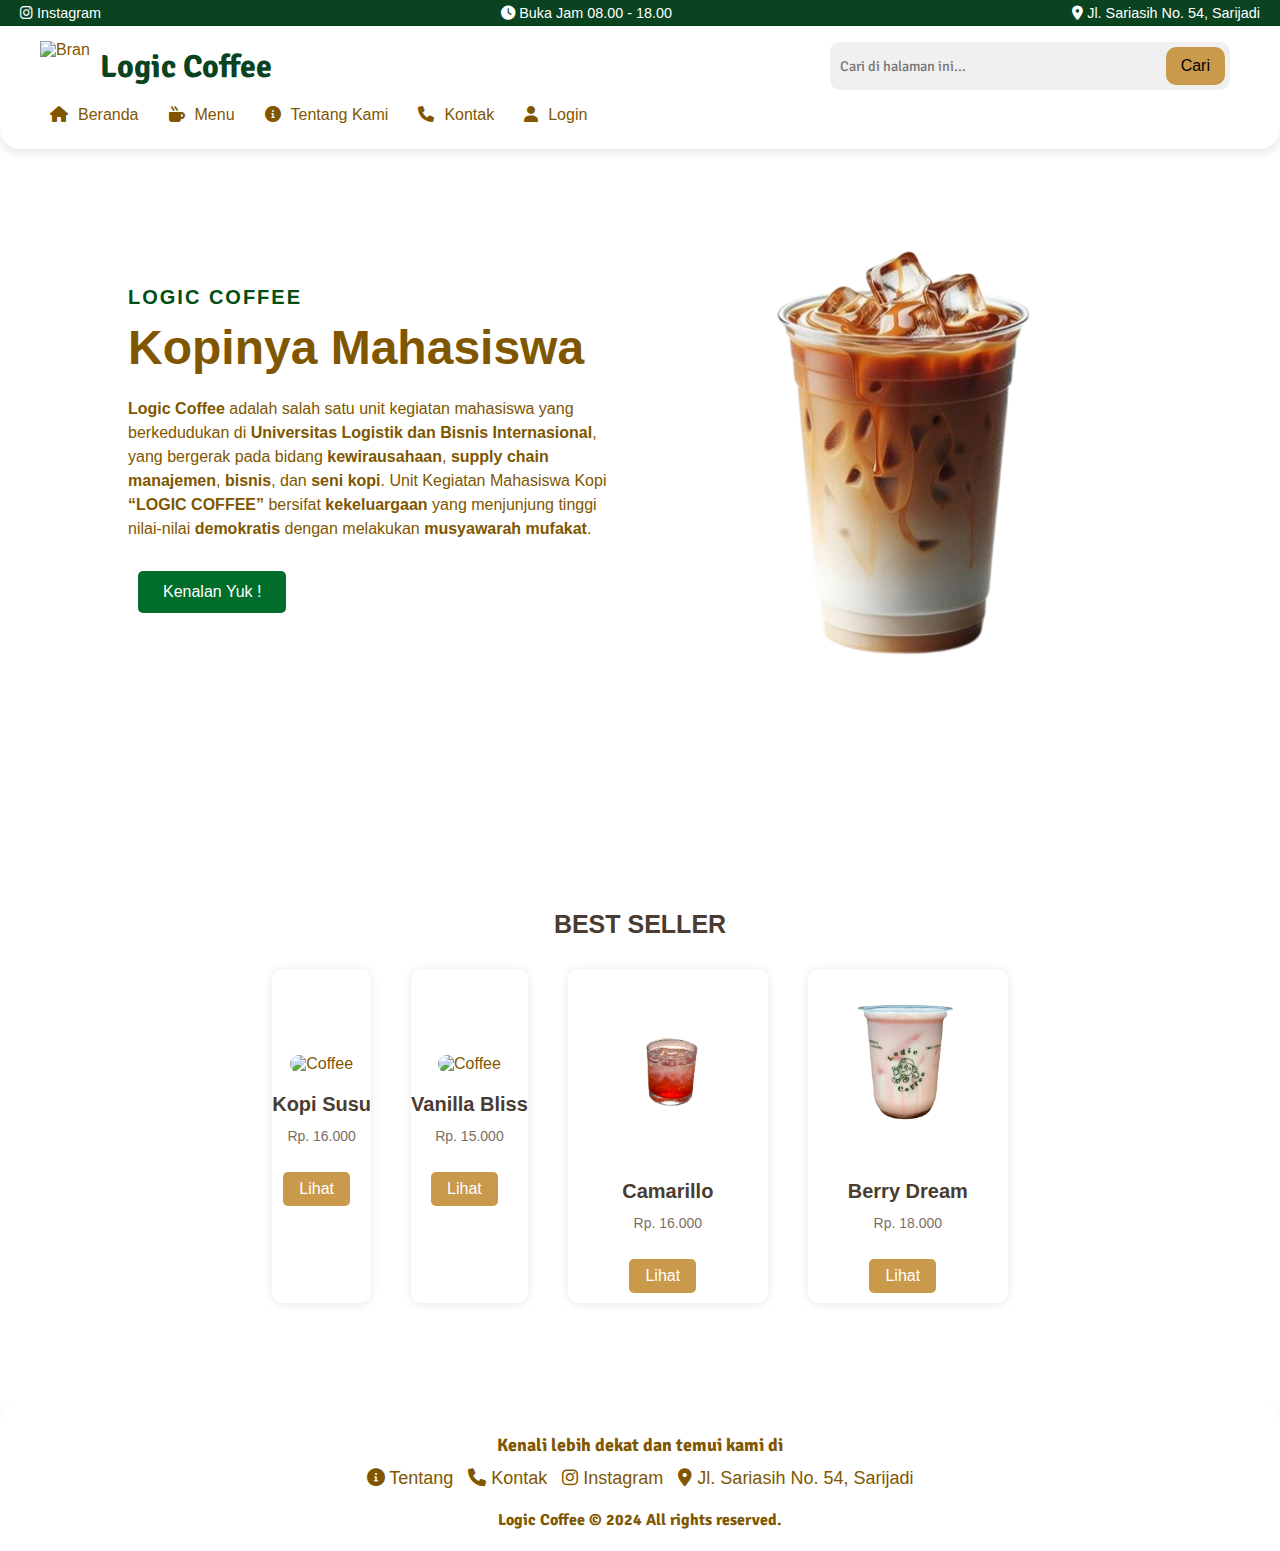
==== commit a72f0c3f: "up" ====
--- a/index.html
+++ b/index.html
@@ -152,47 +152,10 @@
 
 <section class="menu">
     <div class="menu-container">
-        <!-- Product 1 -->
-        <div class="menu-card">
-            <img src="bg/noncaffee-removebg-preview.png" alt="Caramel Ribbon">
-            <h3 class="searchable">Signature</h3>
-          
-     
-        </div>
-        <!-- Product 2 -->
-        <div class="menu-card">
-            <img src="bg/manual.png" alt="Strawberry Funnel">
-            <h3 class="searchable">Manual Brew</h3>
-         
-
-        </div>
-        <!-- Product 3 -->
-        <div class="menu-card">
-            <img src="bg/coffee.png" alt="Caramel Frappuccino">
-            <h3 class="searchable">coffee</h3>
-        
-  
-        </div>
-        <div class="menu-card">
-            <img src="bg/noncoffee.png" alt="Caramel Frappuccino">
-            <h3 class="searchable">Non-Coffee</h3>
-          
-         
-        </div>
-        <div class="menu-card">
-            <img src="bg/mocktail.png" alt="Caramel Frappuccino">
-            <h3 class="searchable">Mochtail</h3>
-          
-         
-        </div>
-        <div class="menu-card">
-            <img src="bg/mojito.png" alt="Caramel Frappuccino">
-            <h3 class="searchable">Mojito</h3>
-     
-         
-        </div>
+        <!-- Kartu akan ditambahkan di sini -->
     </div>
 </section>
+
 
 
 <section class="product-section"id="menu">
@@ -253,7 +216,7 @@
                             <span class="rating-star">&#9734;</span>
                         </div> -->
                         <p class="product-price">Rp. 16.000</p>
-                        <a href="detailproduct.html?product=vanillabliss" class="read-more">Lihat</a>
+                        <a href="detailproduct.html?product=camarillo" class="read-more">Lihat</a>
                     </div>
                 </div>
                 <div class="product-card" data-jscroot="fade-in-up">
@@ -271,7 +234,7 @@
                             <span class="rating-star">&#9734;</span>
                         </div> -->
                         <p class="product-price">Rp. 18.000</p>
-                        <a href="#" class="read-more">Lihat </a>
+                        <a href="detailproduct.html?product=berrydream" class="read-more">Lihat</a>
                     </div>
                 </div>
                 <!-- <div class="product-card" data-jscroot="fade-in-up">
@@ -399,6 +362,7 @@
 
 
 <script type="module" src="script.js"></script>
+<script type="module" src="category.js"></script>
 <!-- <script src="script.js"></script> -->
   
 <!-- Google tag (gtag.js) -->
--- a/css/styles.css
+++ b/css/styles.css
@@ -629,6 +629,7 @@
             color: #2fa45b;
             font-weight: bold;
         }
+        
 
         
     
--- a/css/footer.css
+++ b/css/footer.css
@@ -28,7 +28,7 @@
 .footer-intro {
     font-size: 18px;
     color: #805700;
-    font-weight: 500; /* Changed to medium weight */
+    font-weight: medium;
     margin: 5px 0;
     font-family: Arial, sans-serif;
 }
@@ -38,7 +38,6 @@
     gap: 15px;
     font-size: 16px;
     color: #805700;
-    justify-content: center; /* Ensures center alignment on large and small screens */
 }
 
 .footer-links span {
@@ -48,12 +47,8 @@
 }
 
 .footer-links i {
-    font-size: 18px; /* Larger icon size */
-    transition: transform 0.3s ease; /* Added hover effect */
-}
-
-.footer-links i:hover {
-    transform: scale(1.1); /* Enlarges icon slightly on hover */
+    font-size: 18px;
+    /* Larger icon size */
 }
 
 .footer-content p {
@@ -64,11 +59,13 @@
     font-family: "Signika", Arial, sans-serif;
 }
 
+
 .footer-content a {
     text-decoration: none;
     color: #805700;
     font-weight: 500;
     position: relative;
+    text-decoration: none;
     font-size: 18px;
 }
 
@@ -94,7 +91,96 @@
 }
 
 @media (max-width: 768px) {
-    .product-section {
-        padding: 50px 20px;
+    .site-footer {
+        padding: 20px 0;
+        font-size: 16px;
+        color: #805700;
+        background-color: #ffffff;
+        border-top-left-radius: 20px;
+        border-top-right-radius: 20px;
+        box-shadow: 0px 4px 10px rgba(0, 0, 0, 0.1);
+        text-align: center;
     }
+    
+    .footer-content {
+        max-width: 800px;
+        margin: 0 auto;
+        display: flex;
+        flex-direction: column; /* Menyusun elemen secara vertikal */
+        align-items: center;
+        gap: 10px;
+    }
+    
+    .footer-logo {
+        display: flex;
+        justify-content: center;
+        align-items: center;
+        margin-bottom: 10px;
+    }
+    
+    .footer-intro {
+        font-size: 18px;
+        color: #805700;
+        font-weight: medium;
+        margin: 5px 0;
+        font-family: Arial, sans-serif;
+    }
+    
+    .footer-links {
+        display: flex;
+        flex-direction: column; /* Mengubah orientasi menjadi vertikal */
+        gap: 10px; /* Jarak antar elemen */
+        font-size: 16px;
+        color: #805700;
+        align-items: center;
+    }
+    
+    .footer-links span {
+        display: flex;
+        align-items: center;
+        gap: 5px;
+    }
+    
+    .footer-links i {
+        font-size: 18px;
+        /* Ukuran ikon yang lebih besar */
+    }
+    
+    .footer-content p {
+        font-weight: bold;
+        margin: 0;
+        line-height: 1.4;
+        margin-top: 10px;
+        font-family: "Signika", Arial, sans-serif;
+    }
+    
+    .footer-content a {
+        text-decoration: none;
+        color: #805700;
+        font-weight: 500;
+        position: relative;
+        font-size: 18px;
+    }
+    
+    .footer-content a:hover {
+        color: #0e6b37;
+    }
+    
+    .footer-content a::after {
+        content: "";
+        position: absolute;
+        bottom: -5px;
+        left: 50%;
+        width: 0;
+        height: 2px;
+        background-color: #0e6b37;
+        transition: all 0.3s ease;
+        border-radius: 5px;
+    }
+    
+    .footer-content a:hover::after {
+        width: 100%;
+        left: 0;
+    }
+    
 }
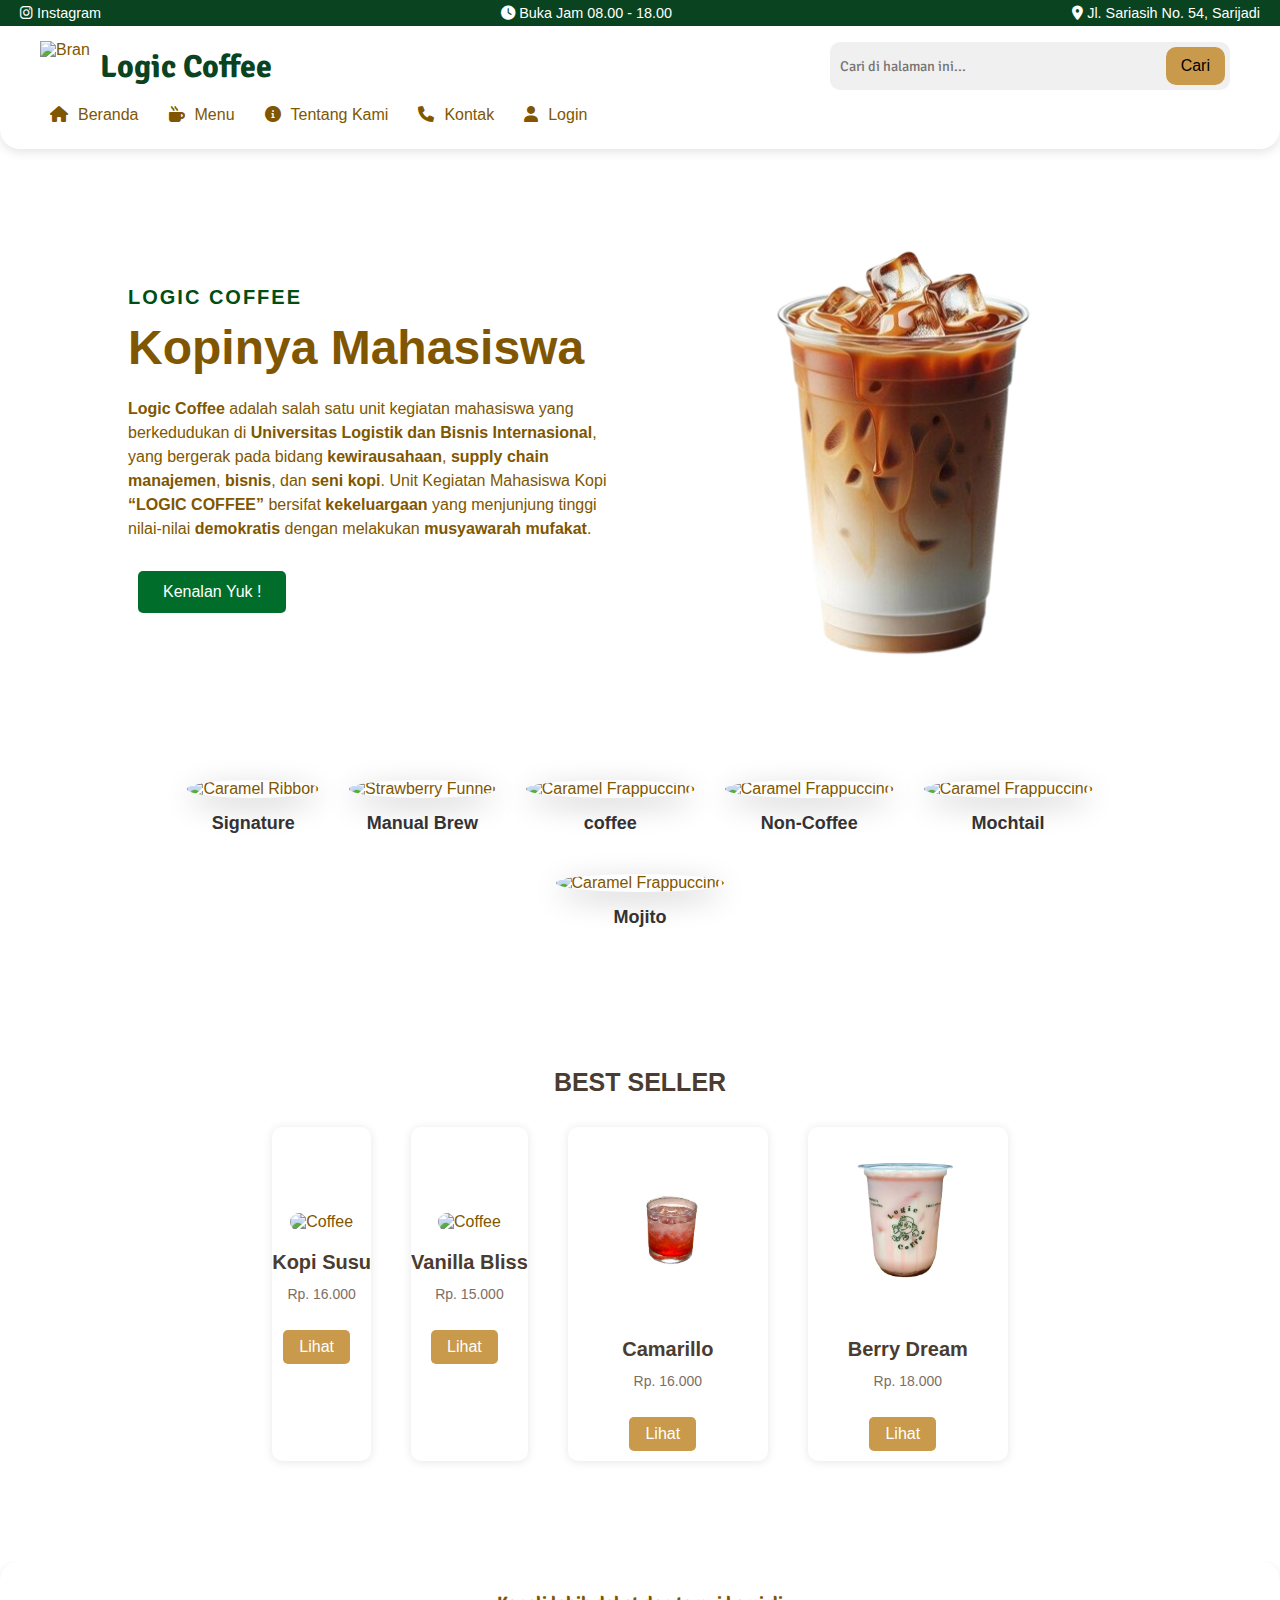
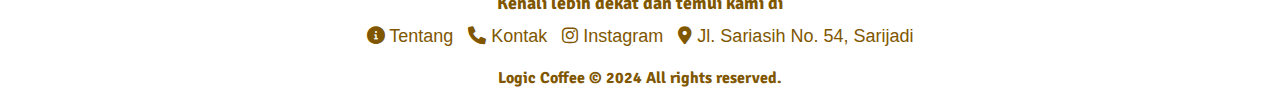
==== commit 9523c08d: "up" ====
--- a/index.html
+++ b/index.html
@@ -152,7 +152,45 @@
 
 <section class="menu">
     <div class="menu-container">
-        <!-- Kartu akan ditambahkan di sini -->
+        <!-- Product 1 -->
+        <div class="menu-card">
+            <img src="bg/noncaffee-removebg-preview.png" alt="Caramel Ribbon">
+            <h3 class="searchable">Signature</h3>
+          
+     
+        </div>
+        <!-- Product 2 -->
+        <div class="menu-card">
+            <img src="bg/manual.png" alt="Strawberry Funnel">
+            <h3 class="searchable">Manual Brew</h3>
+         
+
+        </div>
+        <!-- Product 3 -->
+        <div class="menu-card">
+            <img src="bg/coffee.png" alt="Caramel Frappuccino">
+            <h3 class="searchable">coffee</h3>
+        
+  
+        </div>
+        <div class="menu-card">
+            <img src="bg/noncoffee.png" alt="Caramel Frappuccino">
+            <h3 class="searchable">Non-Coffee</h3>
+          
+         
+        </div>
+        <div class="menu-card">
+            <img src="bg/mocktail.png" alt="Caramel Frappuccino">
+            <h3 class="searchable">Mochtail</h3>
+          
+         
+        </div>
+        <div class="menu-card">
+            <img src="bg/mojito.png" alt="Caramel Frappuccino">
+            <h3 class="searchable">Mojito</h3>
+     
+         
+        </div>
     </div>
 </section>
 
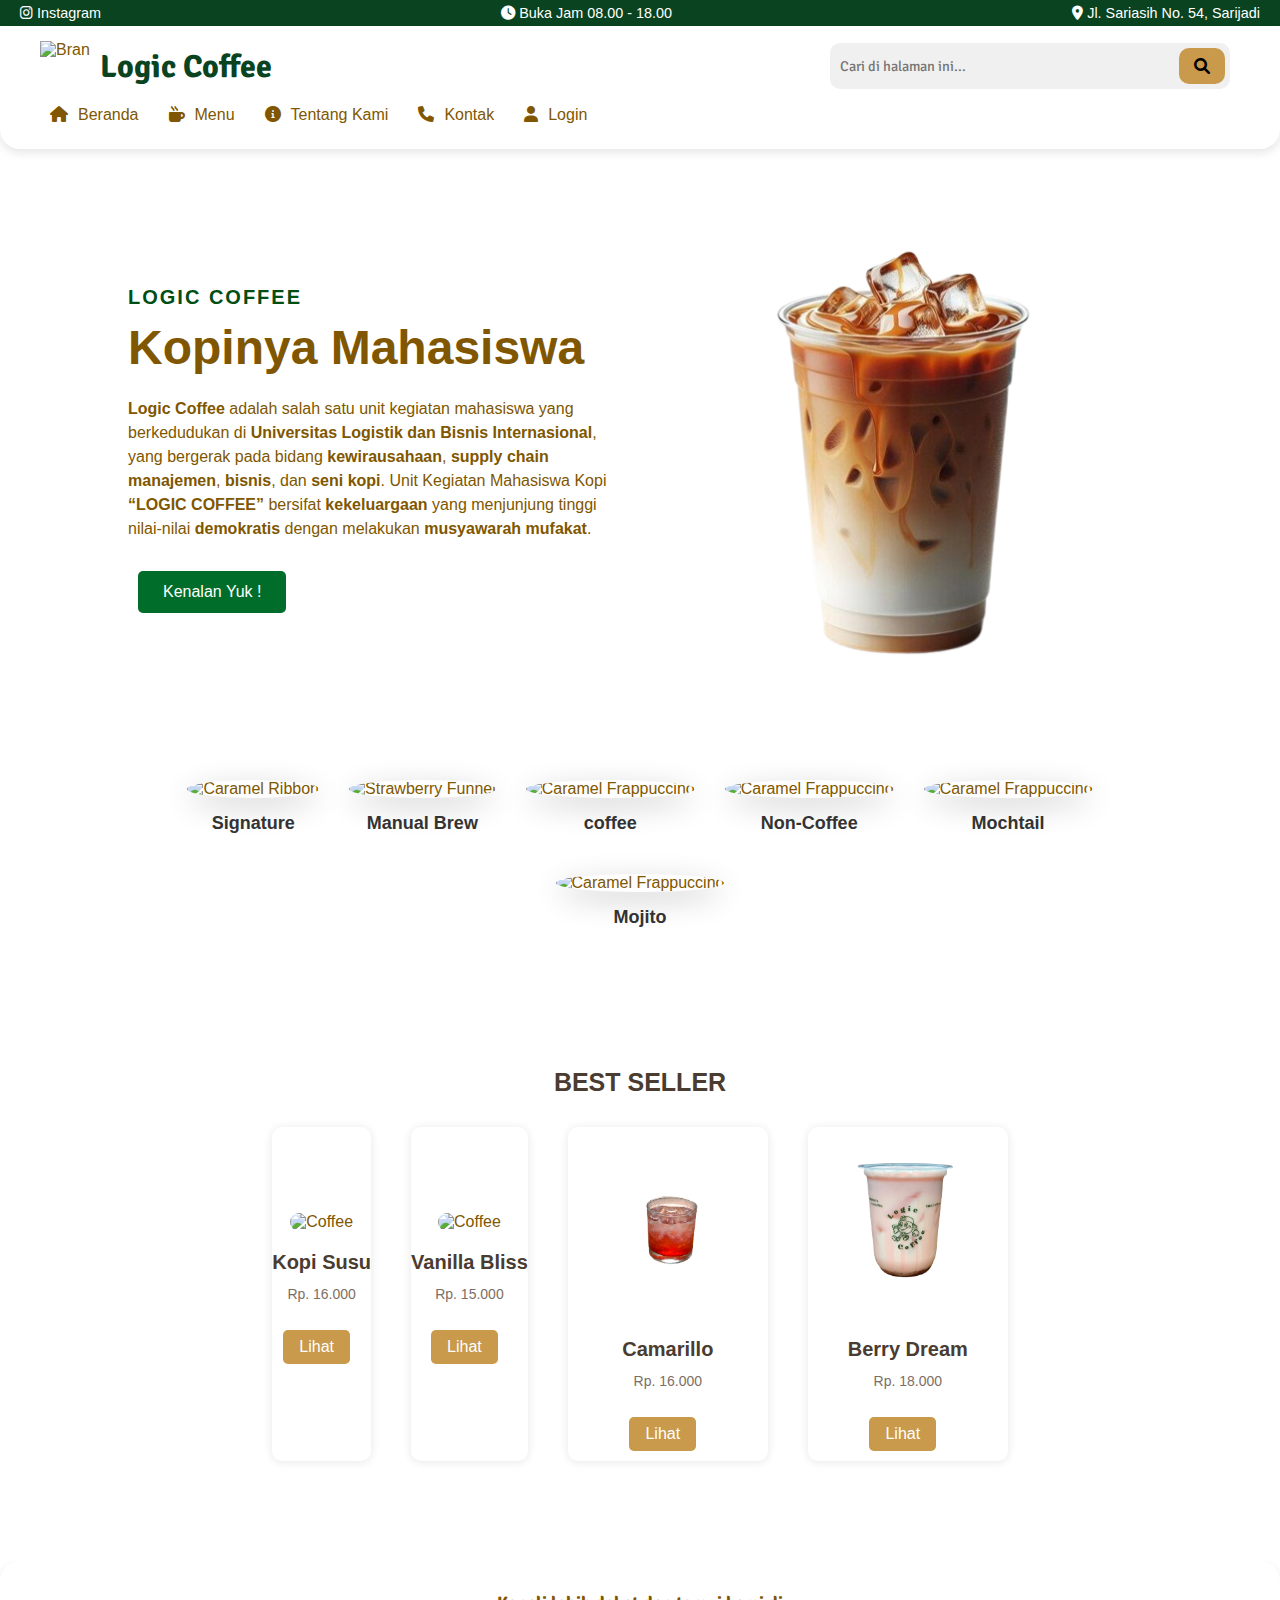
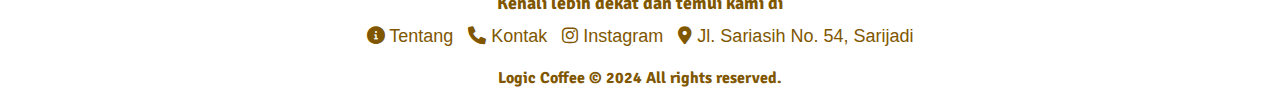
==== commit 3f255b16: "up" ====
--- a/index.html
+++ b/index.html
@@ -92,9 +92,11 @@
       </div>
 
       <div class="search-bar">
-<input type="text" placeholder="Cari di halaman ini..." id="search-input" />
-<button class="search-button" onclick="searchProducts()">Cari</button>
-</div>
+        <input type="text" placeholder="Cari di halaman ini..." id="search-input" />
+        <button class="search-button" onclick="searchProducts()">
+            <i class="fa-solid fa-magnifying-glass"></i>
+        </button>
+    </div>
 
     
 <div class="hamburger" onclick="toggleMenu()" style="display: none;">☰</div>
@@ -193,7 +195,6 @@
         </div>
     </div>
 </section>
-
 
 
 <section class="product-section"id="menu">
@@ -400,7 +401,6 @@
 
 
 <script type="module" src="script.js"></script>
-<script type="module" src="category.js"></script>
 <!-- <script src="script.js"></script> -->
   
 <!-- Google tag (gtag.js) -->
--- a/css/styles.css
+++ b/css/styles.css
@@ -362,6 +362,24 @@
     background: #a9825c;
 }
 
+/* Navbar Styles */
+/* .navbar {
+    display: flex;
+    gap: 10px;
+    margin-left: auto;
+    padding-right: 40px;
+}
+
+.navbar a {
+    text-decoration: none;
+    color: #807500;
+    font-size: 16px;
+    font-weight: bold;
+    padding: 8px 12px;
+    border-radius: 5px;
+    transition: background-color 0.3s ease, color 0.3s ease;
+    
+} */
 
 /* Responsive Design */
 
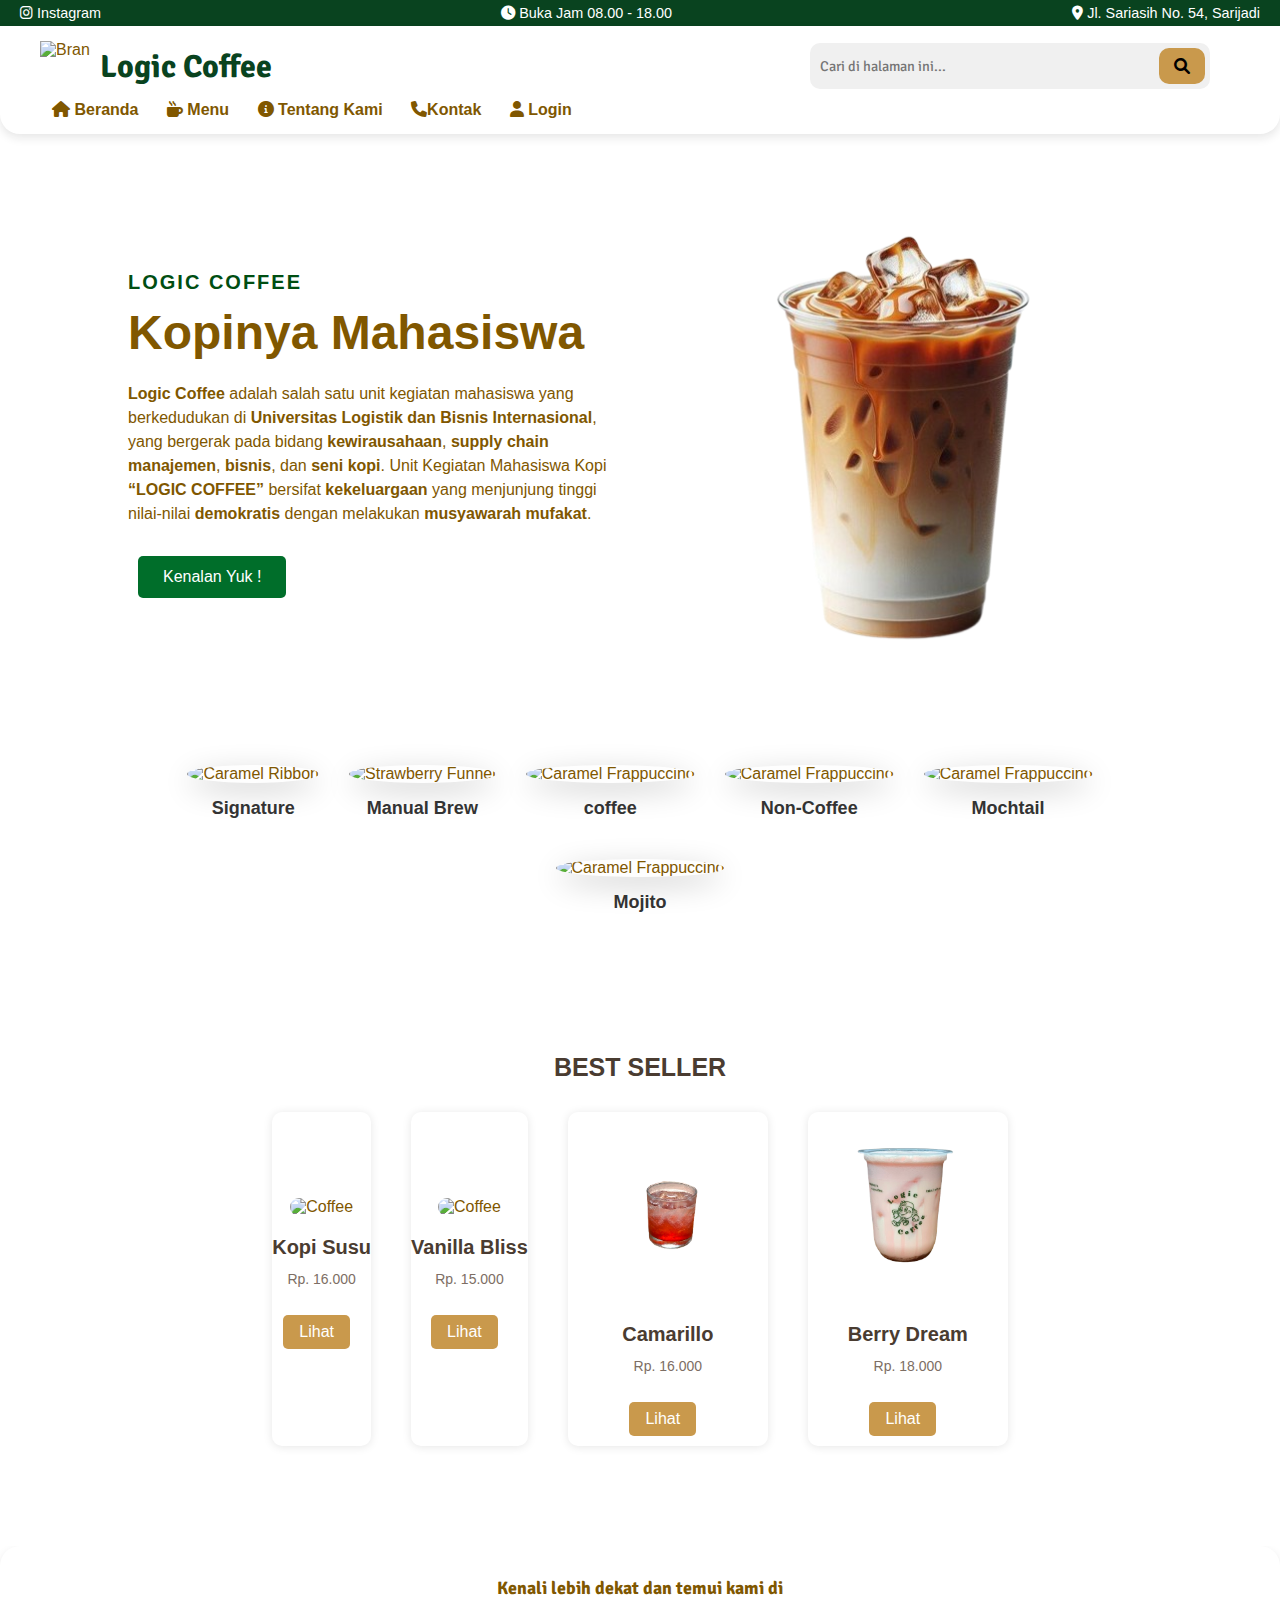
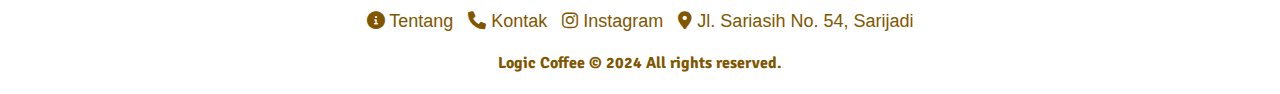
==== commit c9c3ba2a: "up" ====
--- a/index.html
+++ b/index.html
@@ -195,6 +195,7 @@
         </div>
     </div>
 </section>
+
 
 
 <section class="product-section"id="menu">
@@ -401,6 +402,7 @@
 
 
 <script type="module" src="script.js"></script>
+<!-- <script type="module" src="category.js"></script> -->
 <!-- <script src="script.js"></script> -->
   
 <!-- Google tag (gtag.js) -->
--- a/css/header.css
+++ b/css/header.css
@@ -75,6 +75,36 @@
     position: relative !important;
     padding: 0 20px;
 }
+/* Navbar Styles */
+.navbar {
+    display: flex;
+    gap: 10px;
+    margin-left: auto;
+    padding-right: 40px;
+}
+
+.navbar a {
+    text-decoration: none;
+    color: #805700;
+    font-size: 16px;
+    font-weight: bold;
+    padding: 8px 12px;
+    border-radius: 5px;
+    transition: background-color 0.3s ease, color 0.3s ease;
+    gap: 50%;   
+}
+
+/* Nav Link */
+/* nav .nav-links a {
+    padding: 8px 12px;
+    margin: 0;
+    display: inline-block;
+    align-items: center;
+    text-decoration: none;
+    width: auto;
+    height: auto;
+} */
+
 
 /* Logo and Brand Name */
 .brand-logo {
@@ -86,7 +116,7 @@
 .brand-name {
     font-weight: bold;
     color: #09431f;
-    font-family: "Signika", sans-serif;
+    font-family: "Signika", sans-serif !important;
     font-size: 2em;
 }
 
@@ -101,22 +131,21 @@
 }
 
 /* Navigation Links */
-.nav-links {
+/* .nav-links {
     display: flex;
     gap: 10px;
     font-family: "Signika", sans-serif;
     flex-wrap: wrap;
-}
+}*
 
 .nav-links a {
     display: flex;
-    align-items: left;  /* Vertically align icon and text */
-    text-decoration: none;  /* Remove default underline */
-    color: inherit;  /* Inherit color from parent */
+    align-items: left; 
+    text-decoration: none;
+    color: inherit;  
     padding: 10px;
     gap: 10px;
-}
-
+}*/
 
 .nav-links a:hover {
     color: #09431f;
@@ -332,6 +361,27 @@
         position: relative;
         justify-content: flex-start;
     }
+
+    /* Navbar Styles */
+.navbar {
+    display: flex;
+    gap: 10px;
+    margin-left: auto;
+    padding-right: 40px;
+}
+
+.navbar a {
+    display: inline-block;
+    position: relative;
+    text-decoration: none;
+    color: #807500;
+    font-size: 16px;
+    font-weight: bold;
+    padding: 8px 12px;
+    border-radius: 5px;
+    transition: background-color 0.3s ease, color 0.3s ease;
+}
+
 
     /* Center align brand logo and name */
     .brand {
